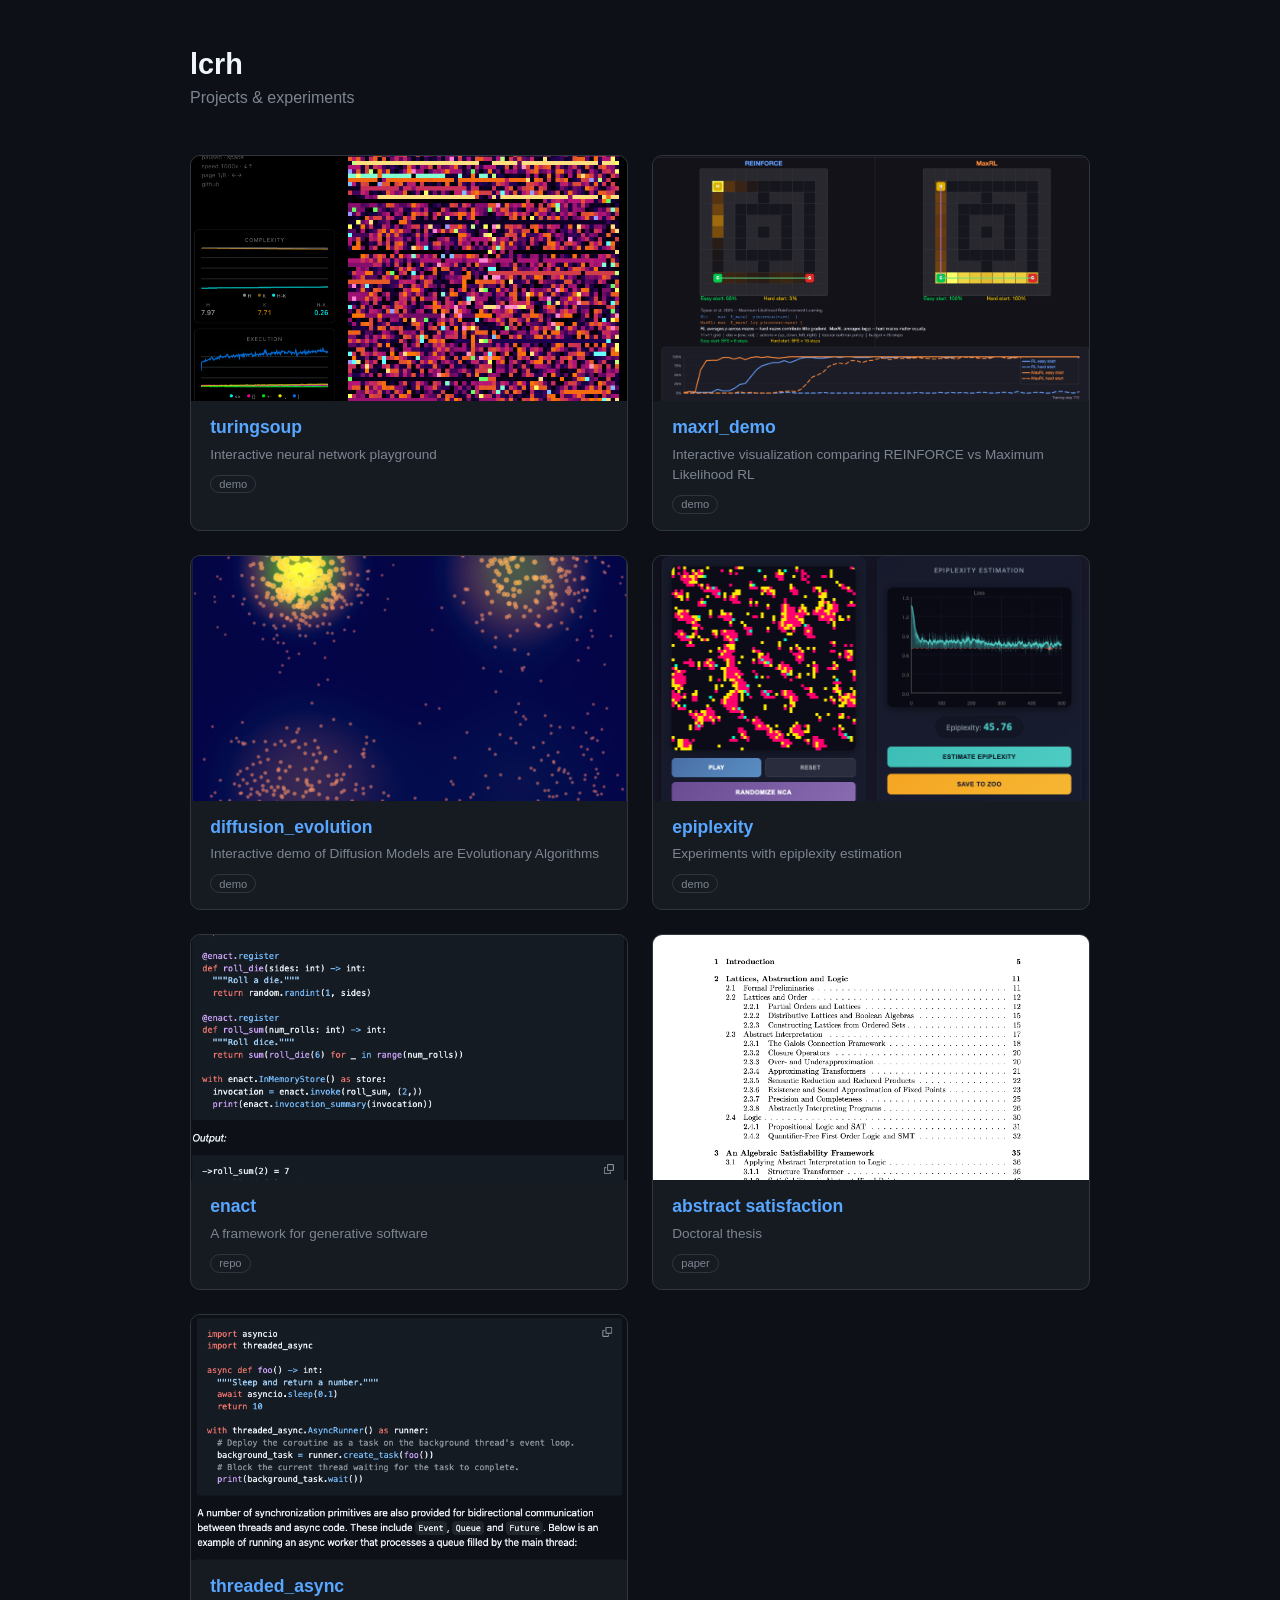
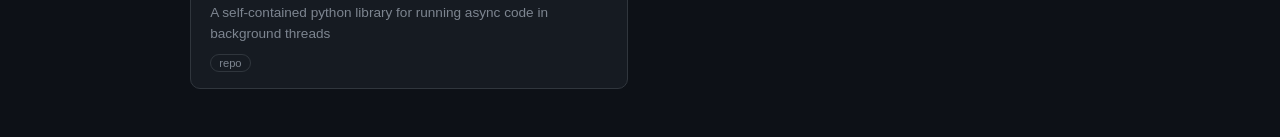
==== index.html @ 092b29a0 "Add screenshots for all project cards Co-Authored-By: Claude Opus 4.6 <noreply@anthropic.com>" ====
<!DOCTYPE html>
<html lang="en">
<head>
  <meta charset="UTF-8">
  <meta name="viewport" content="width=device-width, initial-scale=1.0">
  <title>lcrh</title>
  <style>
    * { margin: 0; padding: 0; box-sizing: border-box; }

    body {
      font-family: -apple-system, BlinkMacSystemFont, 'Segoe UI', Helvetica, Arial, sans-serif;
      background: #0d1117;
      color: #e6edf3;
      min-height: 100vh;
      padding: 3rem 1.5rem;
    }

    .container {
      max-width: 900px;
      margin: 0 auto;
    }

    h1 {
      font-size: 1.8rem;
      font-weight: 600;
      margin-bottom: 0.5rem;
      color: #f0f6fc;
    }

    .subtitle {
      color: #7d8590;
      font-size: 1rem;
      margin-bottom: 3rem;
    }

    .projects {
      display: grid;
      grid-template-columns: repeat(auto-fill, minmax(380px, 1fr));
      gap: 1.5rem;
    }

    .project {
      background: #161b22;
      border: 1px solid #30363d;
      border-radius: 10px;
      overflow: hidden;
      transition: border-color 0.2s, transform 0.2s;
    }

    .project:hover {
      border-color: #58a6ff;
      transform: translateY(-2px);
    }

    .project a {
      text-decoration: none;
      color: inherit;
      display: block;
    }

    .project .screenshot {
      width: 100%;
      aspect-ratio: 16 / 9;
      background: #21262d;
      display: flex;
      align-items: center;
      justify-content: center;
      overflow: hidden;
    }

    .project .screenshot img {
      width: 100%;
      height: 100%;
      object-fit: cover;
    }

    .project .screenshot .placeholder {
      color: #30363d;
      font-size: 2rem;
    }

    .project .info {
      padding: 1rem 1.2rem;
    }

    .project .info h2 {
      font-size: 1.1rem;
      font-weight: 600;
      color: #58a6ff;
      margin-bottom: 0.4rem;
    }

    .project .info p {
      font-size: 0.85rem;
      color: #7d8590;
      line-height: 1.5;
    }

    .project .info .tag {
      display: inline-block;
      font-size: 0.7rem;
      color: #7d8590;
      border: 1px solid #30363d;
      border-radius: 12px;
      padding: 0.15rem 0.5rem;
      margin-top: 0.6rem;
    }

    @media (max-width: 480px) {
      .projects {
        grid-template-columns: 1fr;
      }
    }
  </style>
</head>
<body>
  <div class="container">
    <h1>lcrh</h1>
    <p class="subtitle">Projects &amp; experiments</p>

    <div class="projects">

      <div class="project">
        <a href="https://lcrh.github.io/turingsoup/">
          <div class="screenshot">
            <img src="turing_soup.png" alt="turingsoup">
          </div>
          <div class="info">
            <h2>turingsoup</h2>
            <p>Interactive neural network playground</p>
            <span class="tag">demo</span>
          </div>
        </a>
      </div>

      <div class="project">
        <a href="https://lcrh.github.io/maxrl_demo/">
          <div class="screenshot">
            <img src="max_rl.png" alt="maxrl_demo">
          </div>
          <div class="info">
            <h2>maxrl_demo</h2>
            <p>Interactive visualization comparing REINFORCE vs Maximum Likelihood RL</p>
            <span class="tag">demo</span>
          </div>
        </a>
      </div>

      <div class="project">
        <a href="https://lcrh.github.io/diffusion_evolution/">
          <div class="screenshot">
            <img src="diffusion_evolution.png" alt="diffusion_evolution">
          </div>
          <div class="info">
            <h2>diffusion_evolution</h2>
            <p>Interactive demo of Diffusion Models are Evolutionary Algorithms</p>
            <span class="tag">demo</span>
          </div>
        </a>
      </div>

      <div class="project">
        <a href="https://lcrh.github.io/epiplexity/">
          <div class="screenshot">
            <img src="epiplexity.png" alt="epiplexity">
          </div>
          <div class="info">
            <h2>epiplexity</h2>
            <p>Experiments with epiplexity estimation</p>
            <span class="tag">demo</span>
          </div>
        </a>
      </div>

      <div class="project">
        <a href="https://github.com/lcrh/enact">
          <div class="screenshot">
            <img src="enact.png" alt="enact">
          </div>
          <div class="info">
            <h2>enact</h2>
            <p>A framework for generative software</p>
            <span class="tag">repo</span>
          </div>
        </a>
      </div>

      <div class="project">
        <a href="https://github.com/lcrh/abstract_satisfaction/blob/main/abstract_satisfaction.pdf">
          <div class="screenshot">
            <img src="abstract_satisfaction.png" alt="abstract_satisfaction">
          </div>
          <div class="info">
            <h2>abstract satisfaction</h2>
            <p>Doctoral thesis</p>
            <span class="tag">paper</span>
          </div>
        </a>
      </div>

      <div class="project">
        <a href="https://github.com/lcrh/threaded_async">
          <div class="screenshot">
            <img src="threaded_async.png" alt="threaded_async">
          </div>
          <div class="info">
            <h2>threaded_async</h2>
            <p>A self-contained python library for running async code in background threads</p>
            <span class="tag">repo</span>
          </div>
        </a>
      </div>

    </div>
  </div>
</body>
</html>
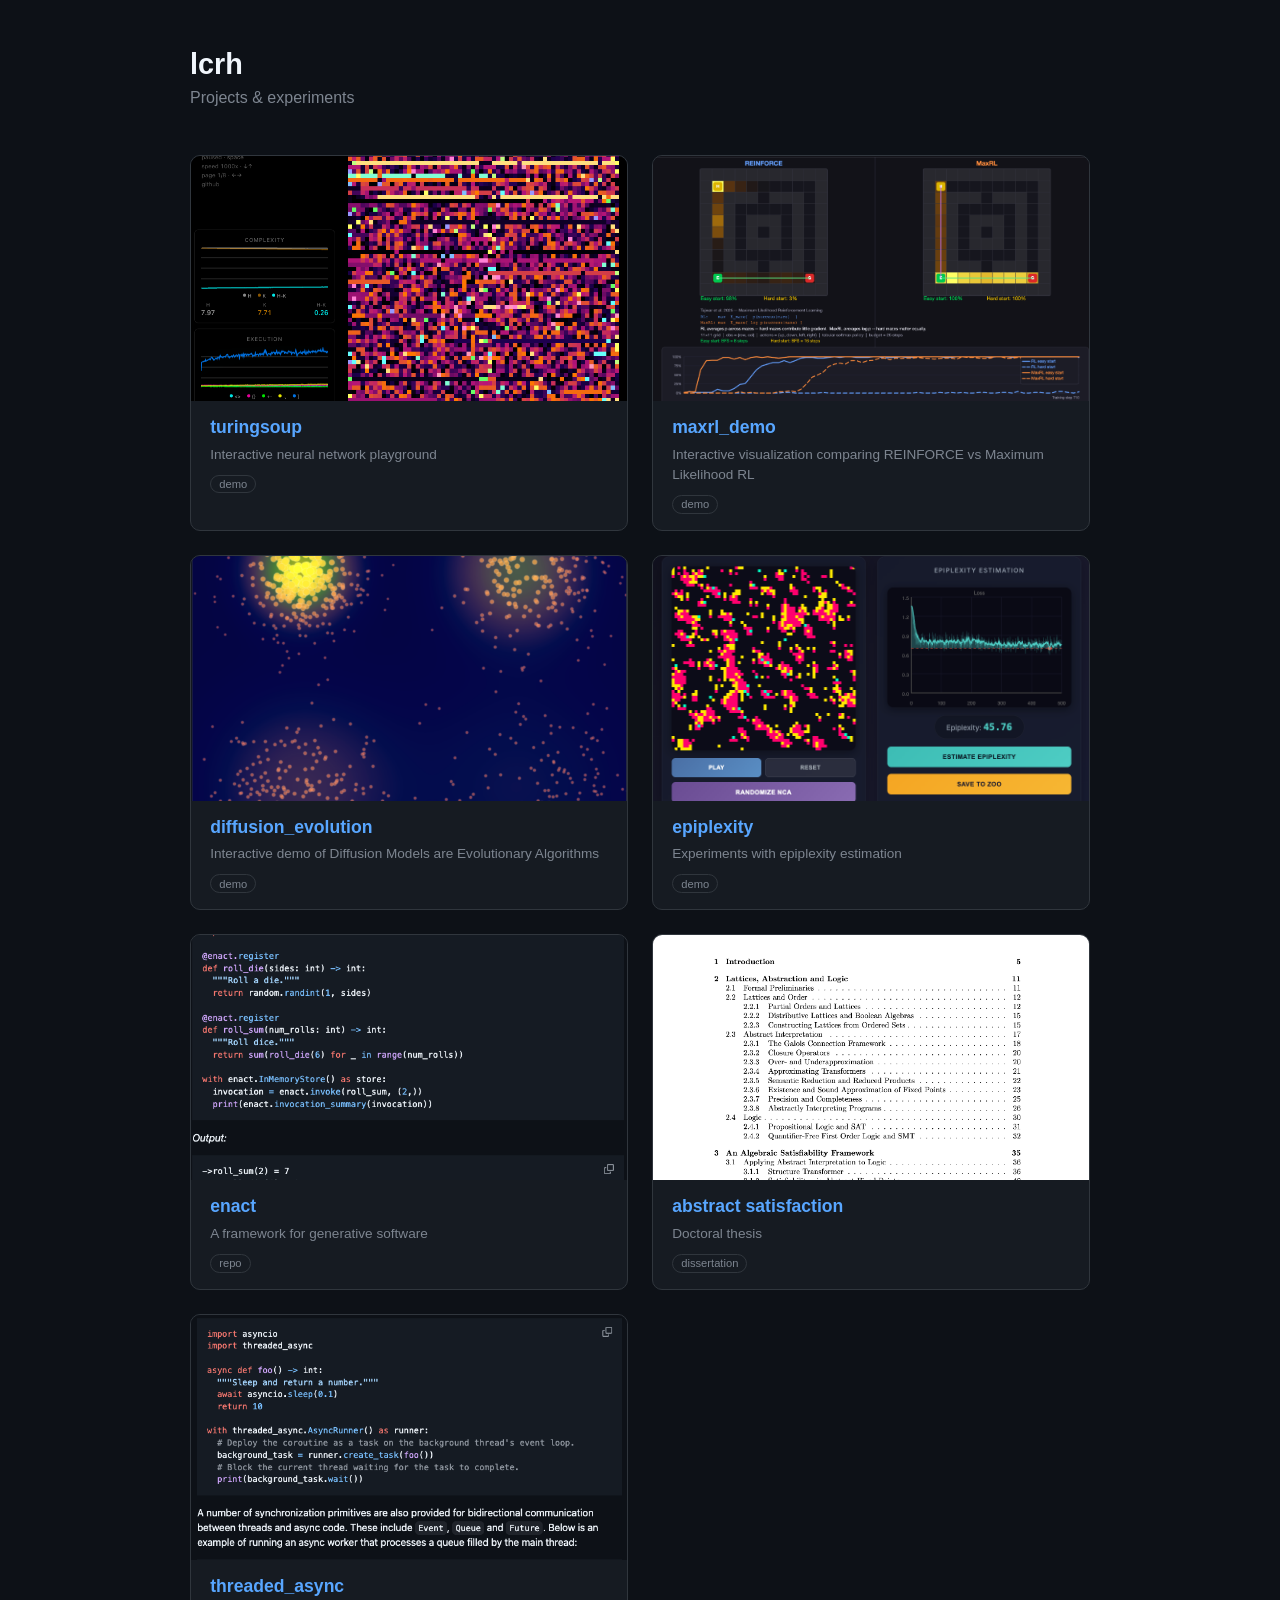
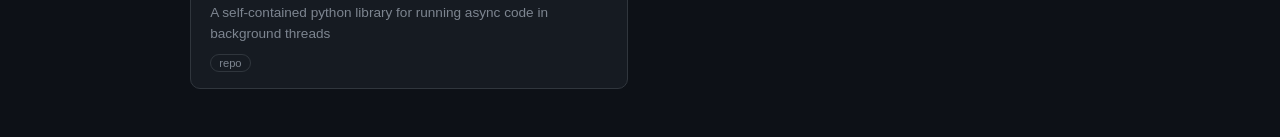
==== commit 60823116: "Change abstract_satisfaction tag from paper to dissertation Co-Authored-By: Claude Opus 4.6 <noreply" ====
--- a/index.html
+++ b/index.html
@@ -193,7 +193,7 @@
           <div class="info">
             <h2>abstract satisfaction</h2>
             <p>Doctoral thesis</p>
-            <span class="tag">paper</span>
+            <span class="tag">dissertation</span>
           </div>
         </a>
       </div>
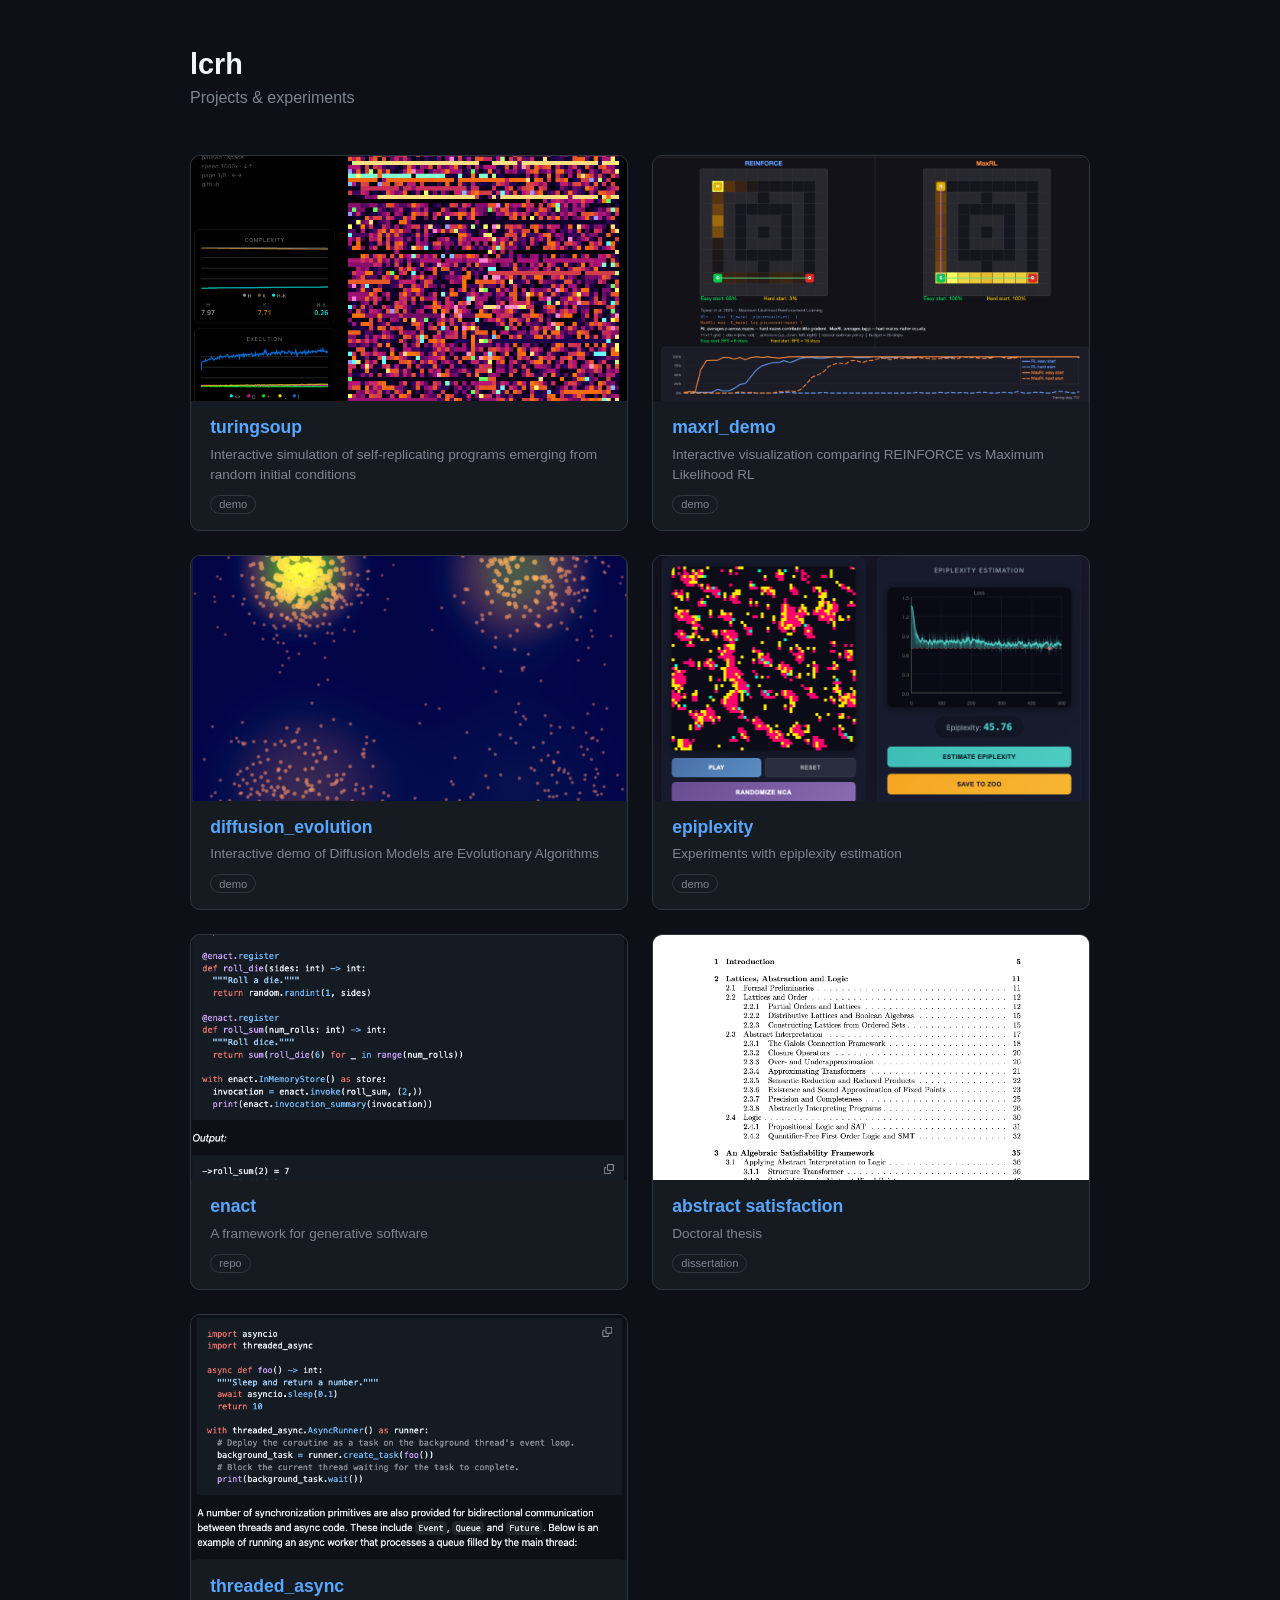
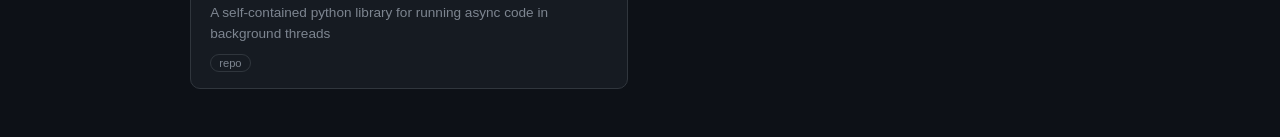
==== commit d5600ae6: "Fix turingsoup description Co-Authored-By: Claude Opus 4.6 <noreply@anthropic.com>" ====
--- a/index.html
+++ b/index.html
@@ -127,7 +127,7 @@
           </div>
           <div class="info">
             <h2>turingsoup</h2>
-            <p>Interactive neural network playground</p>
+            <p>Interactive simulation of self-replicating programs emerging from random initial conditions</p>
             <span class="tag">demo</span>
           </div>
         </a>
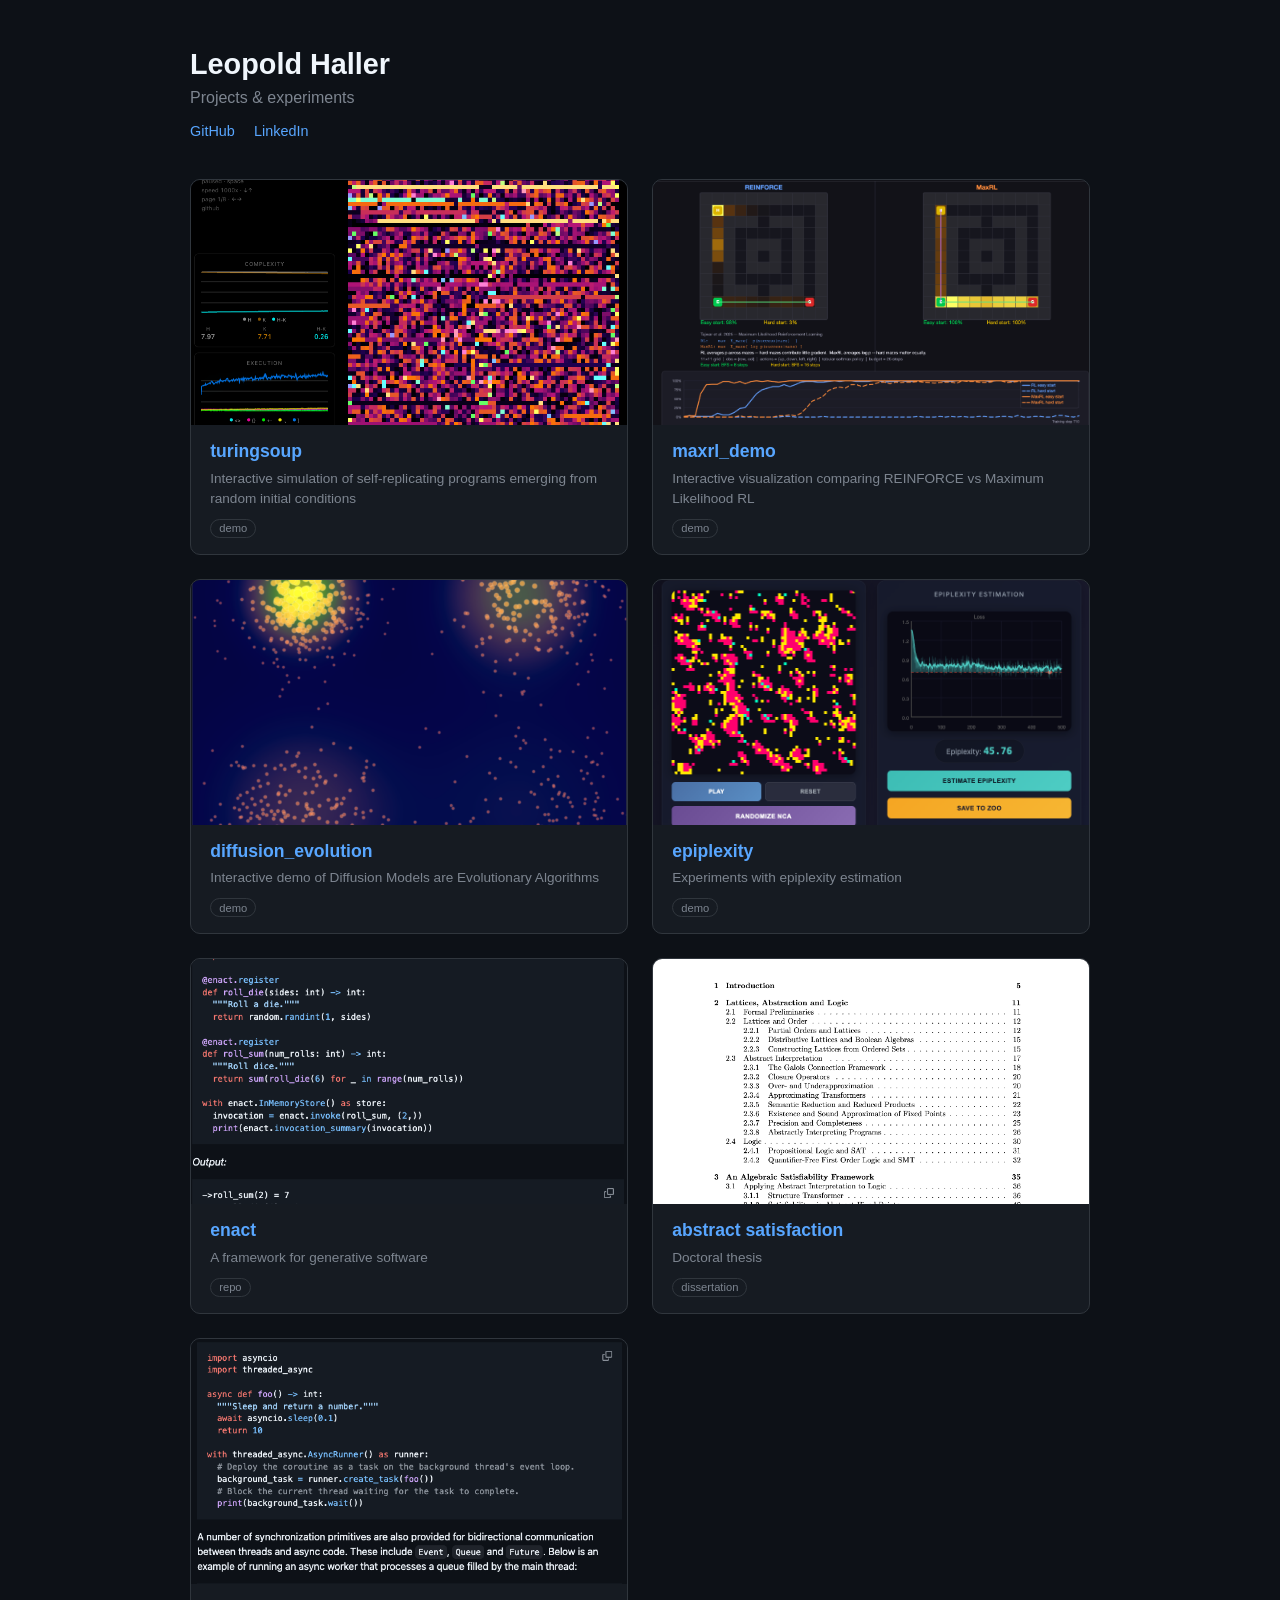
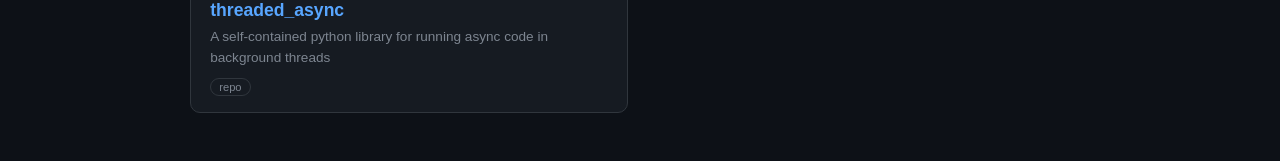
==== commit ed0df88c: "Add GitHub and LinkedIn links at the top Co-Authored-By: Claude Opus 4.6 <noreply@anthropic.com>" ====
--- a/index.html
+++ b/index.html
@@ -30,7 +30,23 @@
     .subtitle {
       color: #7d8590;
       font-size: 1rem;
-      margin-bottom: 3rem;
+      margin-bottom: 1rem;
+    }
+
+    .links {
+      margin-bottom: 2.5rem;
+      display: flex;
+      gap: 1.2rem;
+      font-size: 0.9rem;
+    }
+
+    .links a {
+      color: #58a6ff;
+      text-decoration: none;
+    }
+
+    .links a:hover {
+      text-decoration: underline;
     }
 
     .projects {
@@ -115,8 +131,12 @@
 </head>
 <body>
   <div class="container">
-    <h1>lcrh</h1>
+    <h1>Leopold Haller</h1>
     <p class="subtitle">Projects &amp; experiments</p>
+    <div class="links">
+      <a href="https://github.com/lcrh">GitHub</a>
+      <a href="https://linkedin.com/in/leopoldhaller">LinkedIn</a>
+    </div>
 
     <div class="projects">
 
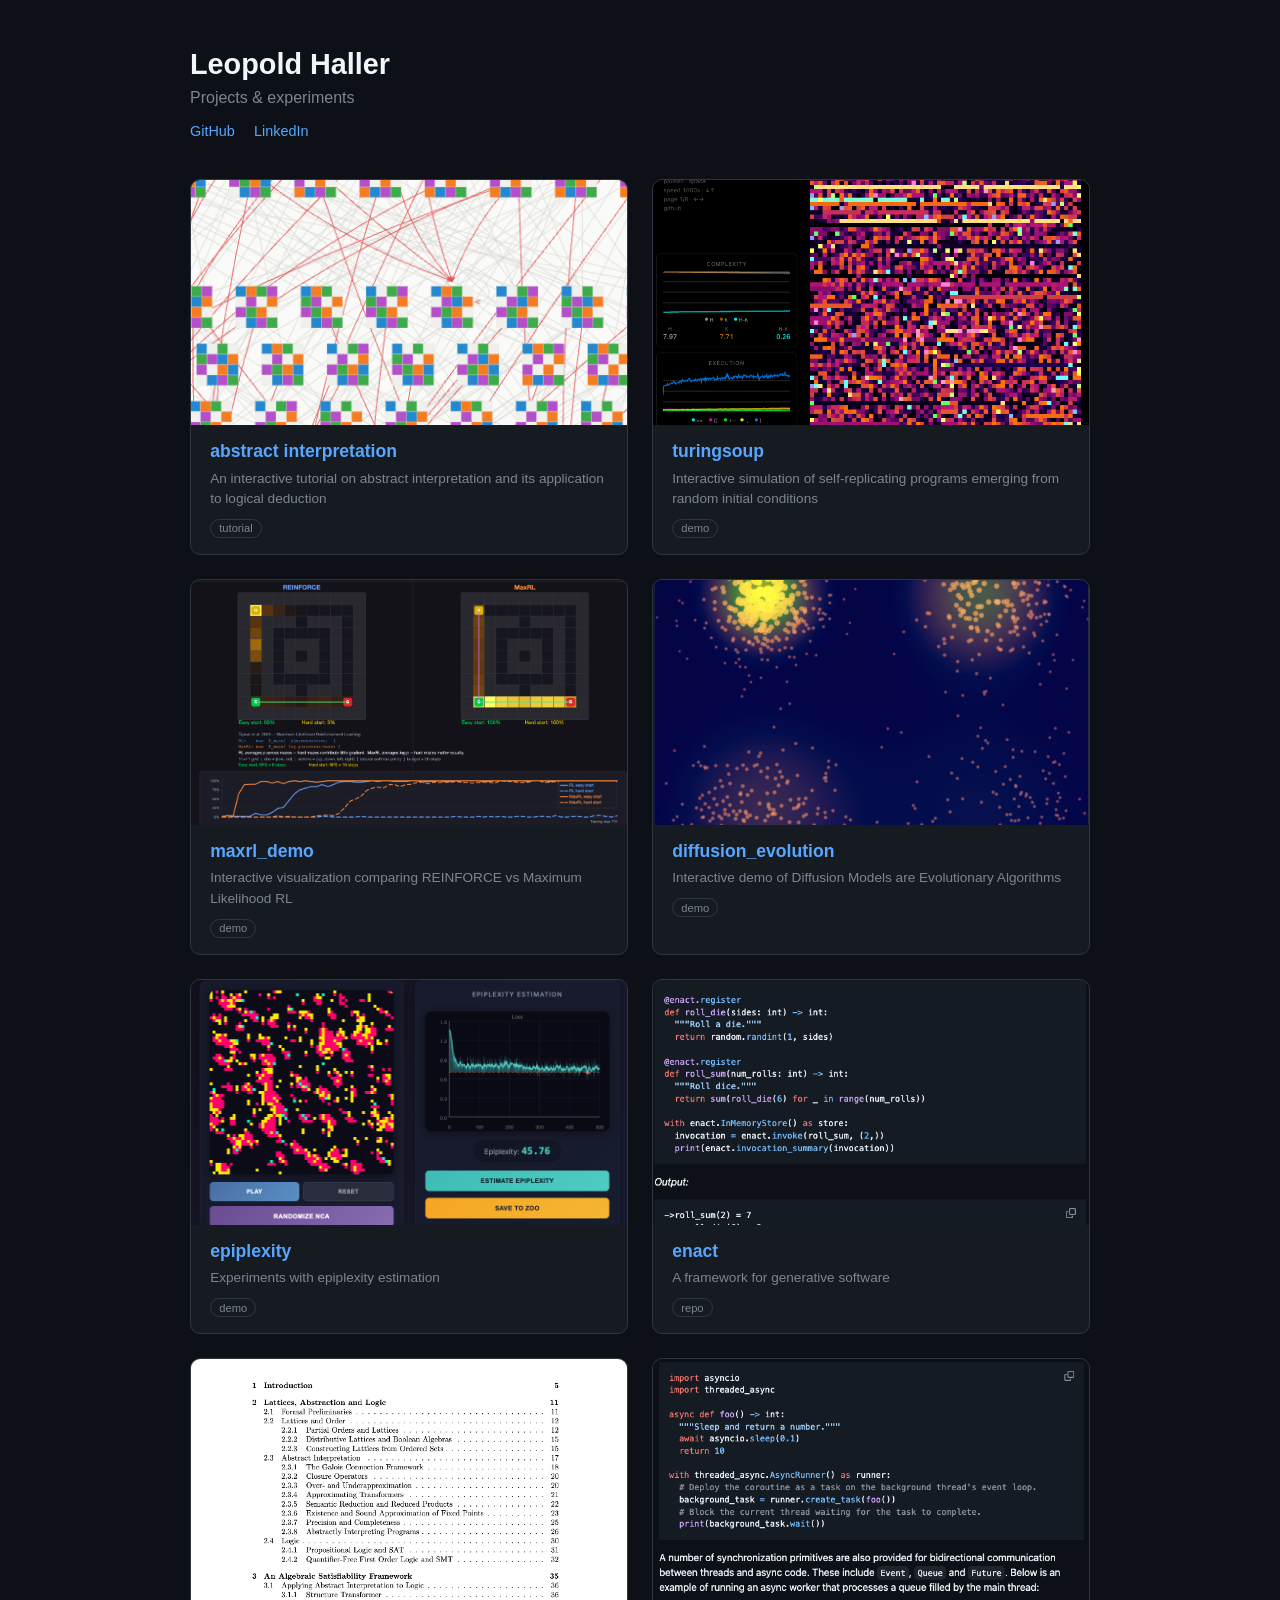
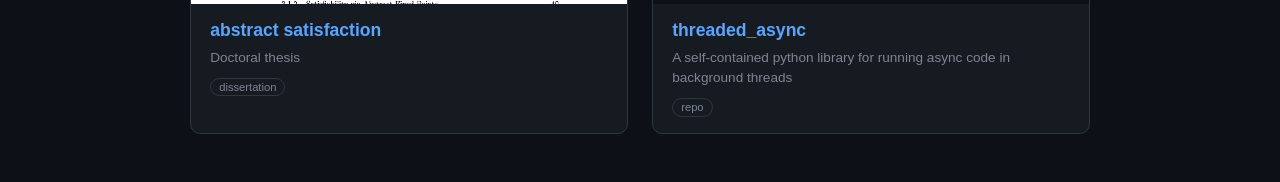
==== commit 62998cbd: "Add abstract interpretation tutorial Interactive tutorial on abstract interpretation and logical ded" ====
--- a/index.html
+++ b/index.html
@@ -141,6 +141,19 @@
     <div class="projects">
 
       <div class="project">
+        <a href="https://lcrh.github.io/abstract-interpretation/">
+          <div class="screenshot">
+            <img src="abstract_interpretation.png" alt="abstract interpretation">
+          </div>
+          <div class="info">
+            <h2>abstract interpretation</h2>
+            <p>An interactive tutorial on abstract interpretation and its application to logical deduction</p>
+            <span class="tag">tutorial</span>
+          </div>
+        </a>
+      </div>
+
+      <div class="project">
         <a href="https://lcrh.github.io/turingsoup/">
           <div class="screenshot">
             <img src="turing_soup.png" alt="turingsoup">
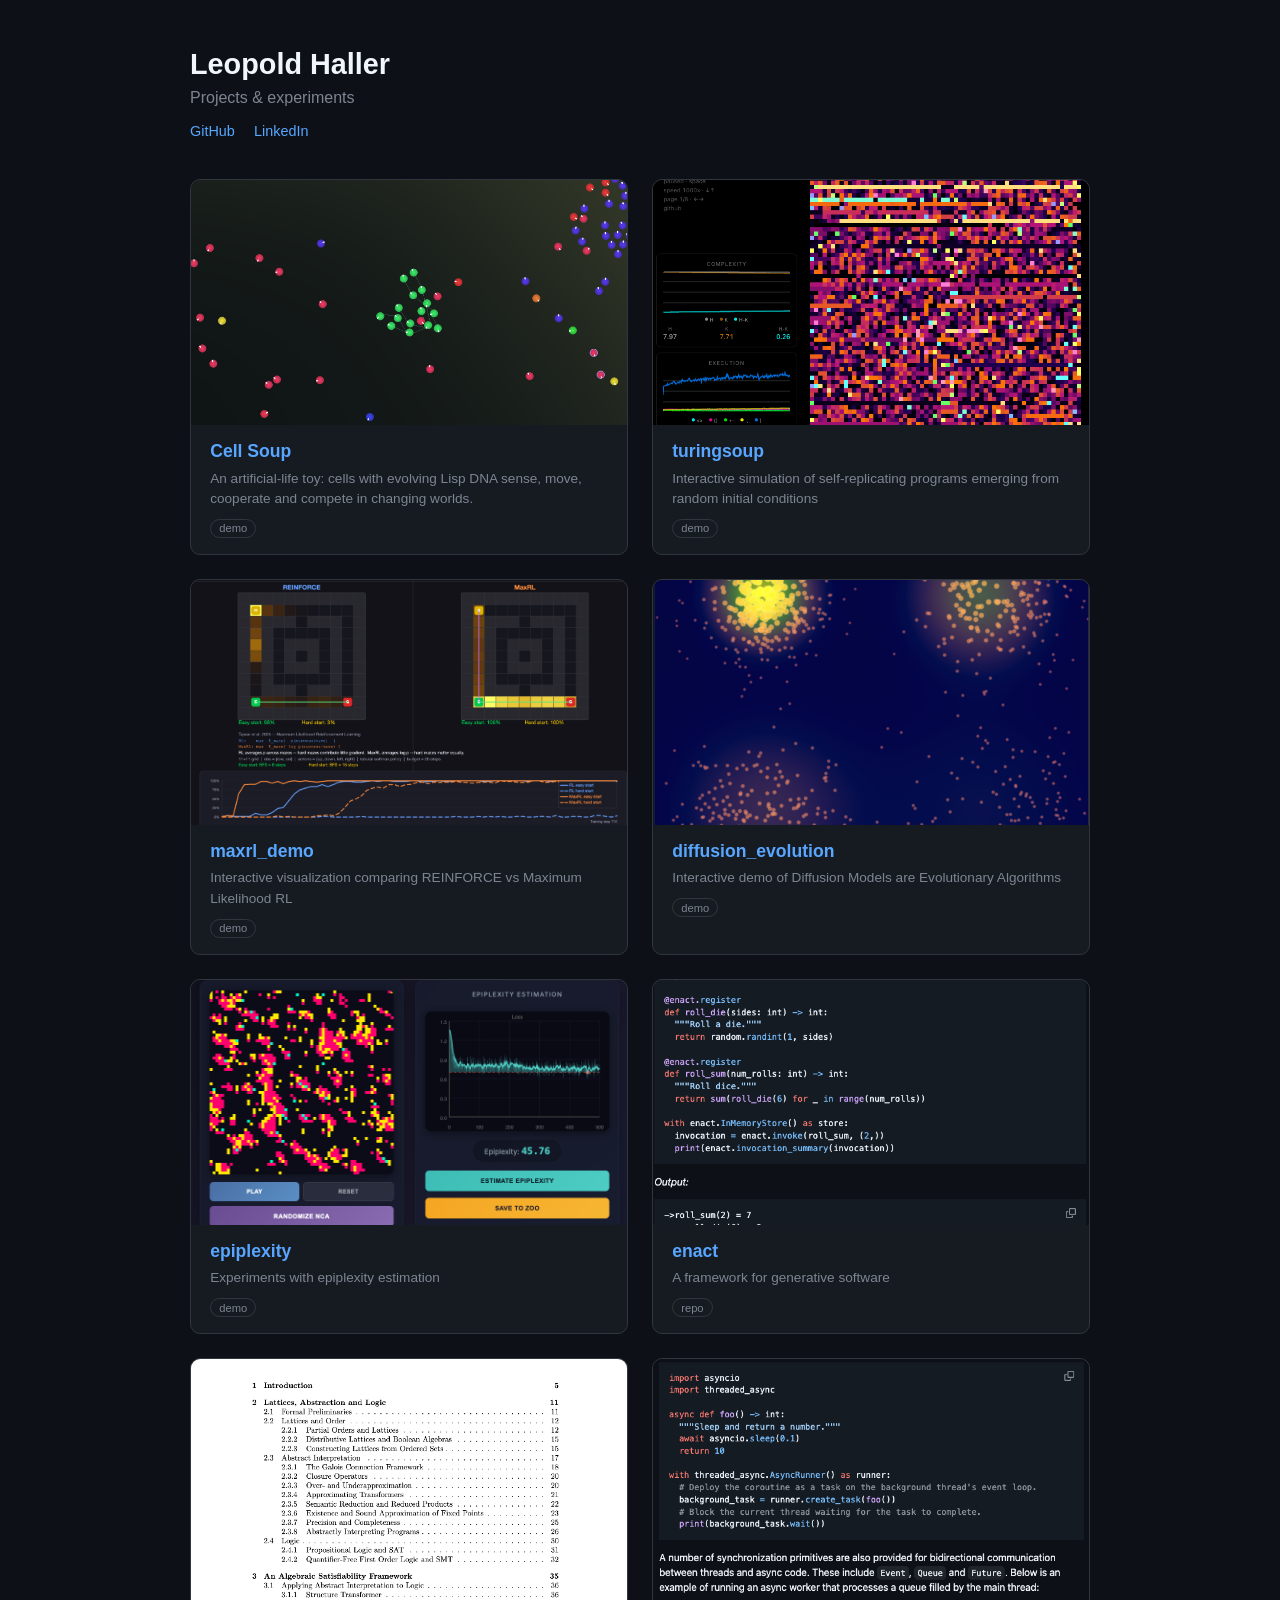
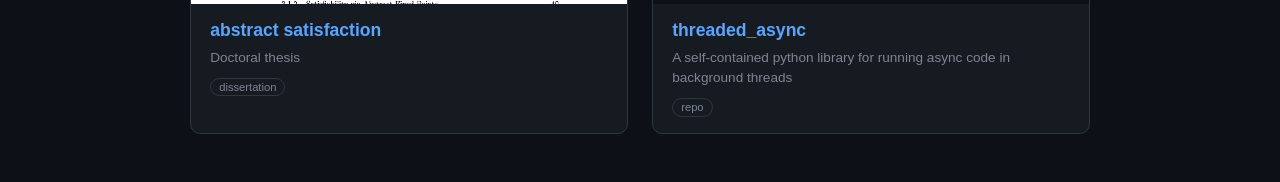
==== commit be697b67: "Feature Cell Soup with an evolved-world screenshot" ====
--- a/index.html
+++ b/index.html
@@ -141,14 +141,14 @@
     <div class="projects">
 
       <div class="project">
-        <a href="https://lcrh.github.io/abstract-interpretation/">
-          <div class="screenshot">
-            <img src="abstract_interpretation.png" alt="abstract interpretation">
-          </div>
-          <div class="info">
-            <h2>abstract interpretation</h2>
-            <p>An interactive tutorial on abstract interpretation and its application to logical deduction</p>
-            <span class="tag">tutorial</span>
+        <a href="https://lcrh.github.io/cellsoup/">
+          <div class="screenshot">
+            <img src="cell_soup.png" alt="Cells evolving in the Cell Soup simulation" width="1600" height="900">
+          </div>
+          <div class="info">
+            <h2>Cell Soup</h2>
+            <p>An artificial-life toy: cells with evolving Lisp DNA sense, move, cooperate and compete in changing worlds.</p>
+            <span class="tag">demo</span>
           </div>
         </a>
       </div>
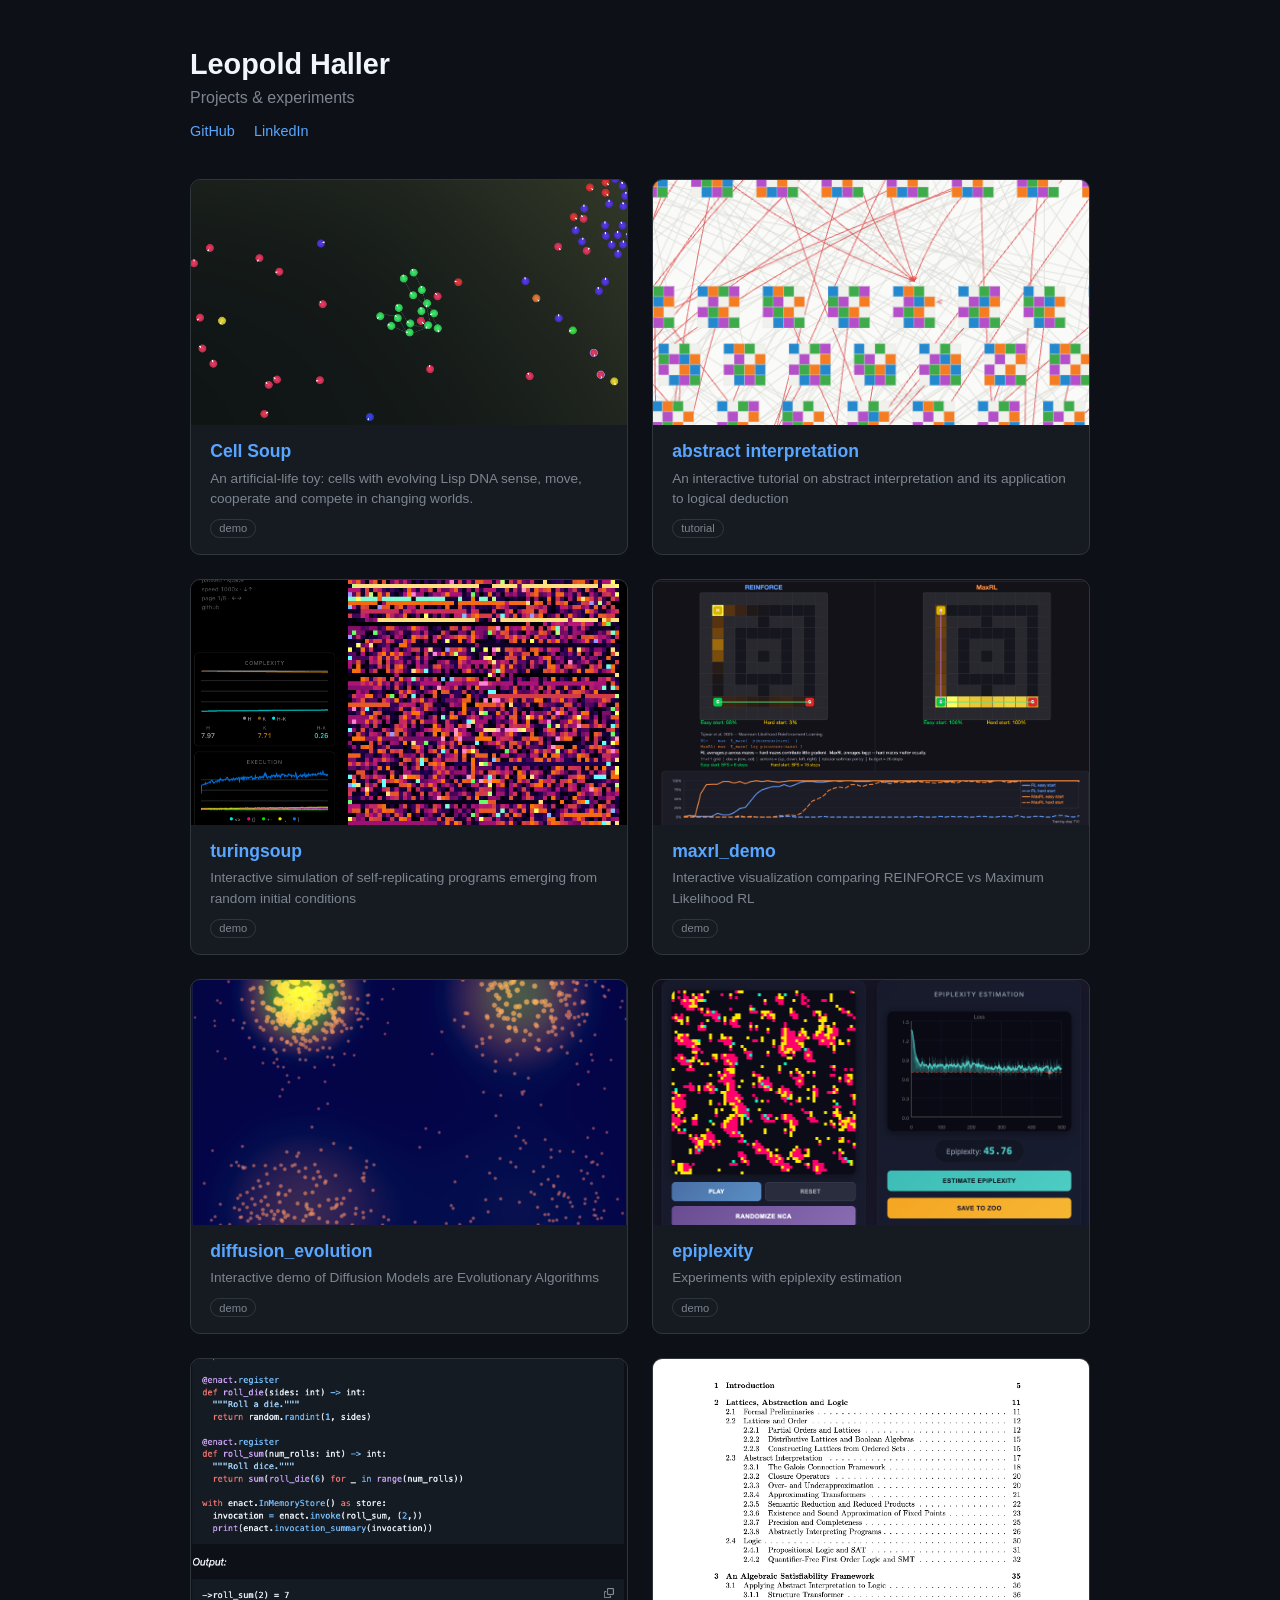
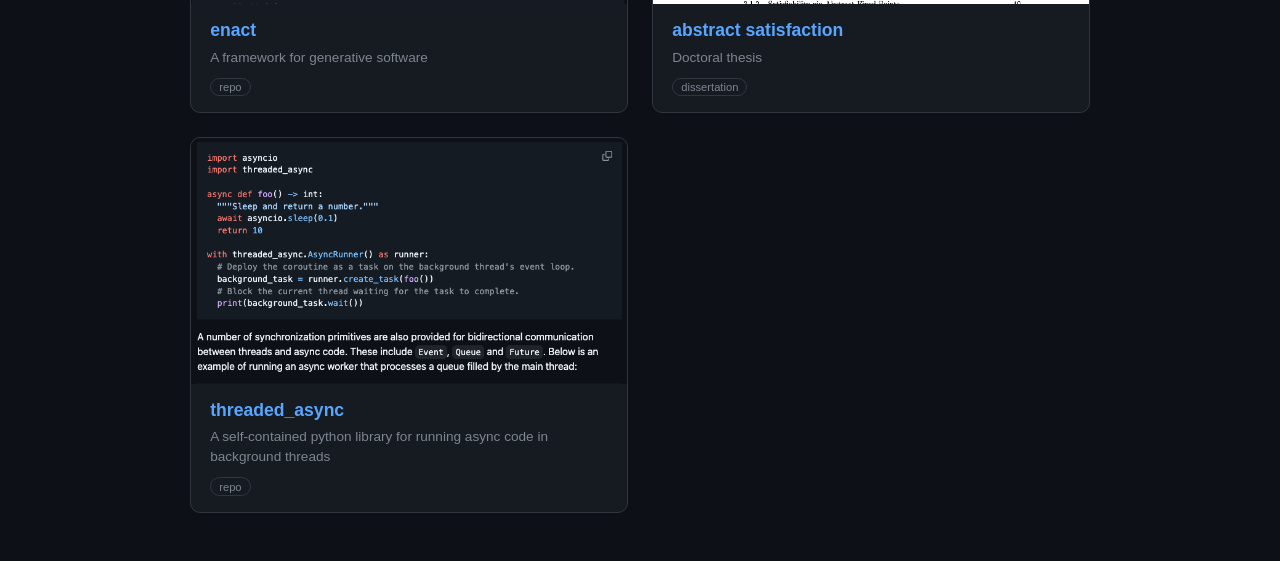
==== commit 2226b2d7: "Merge remote-tracking branch 'origin/master' into feature/cellsoup-project-card # Conflicts: #	index" ====
--- a/index.html
+++ b/index.html
@@ -154,6 +154,19 @@
       </div>
 
       <div class="project">
+        <a href="https://lcrh.github.io/abstract-interpretation/">
+          <div class="screenshot">
+            <img src="abstract_interpretation.png" alt="abstract interpretation">
+          </div>
+          <div class="info">
+            <h2>abstract interpretation</h2>
+            <p>An interactive tutorial on abstract interpretation and its application to logical deduction</p>
+            <span class="tag">tutorial</span>
+          </div>
+        </a>
+      </div>
+
+      <div class="project">
         <a href="https://lcrh.github.io/turingsoup/">
           <div class="screenshot">
             <img src="turing_soup.png" alt="turingsoup">
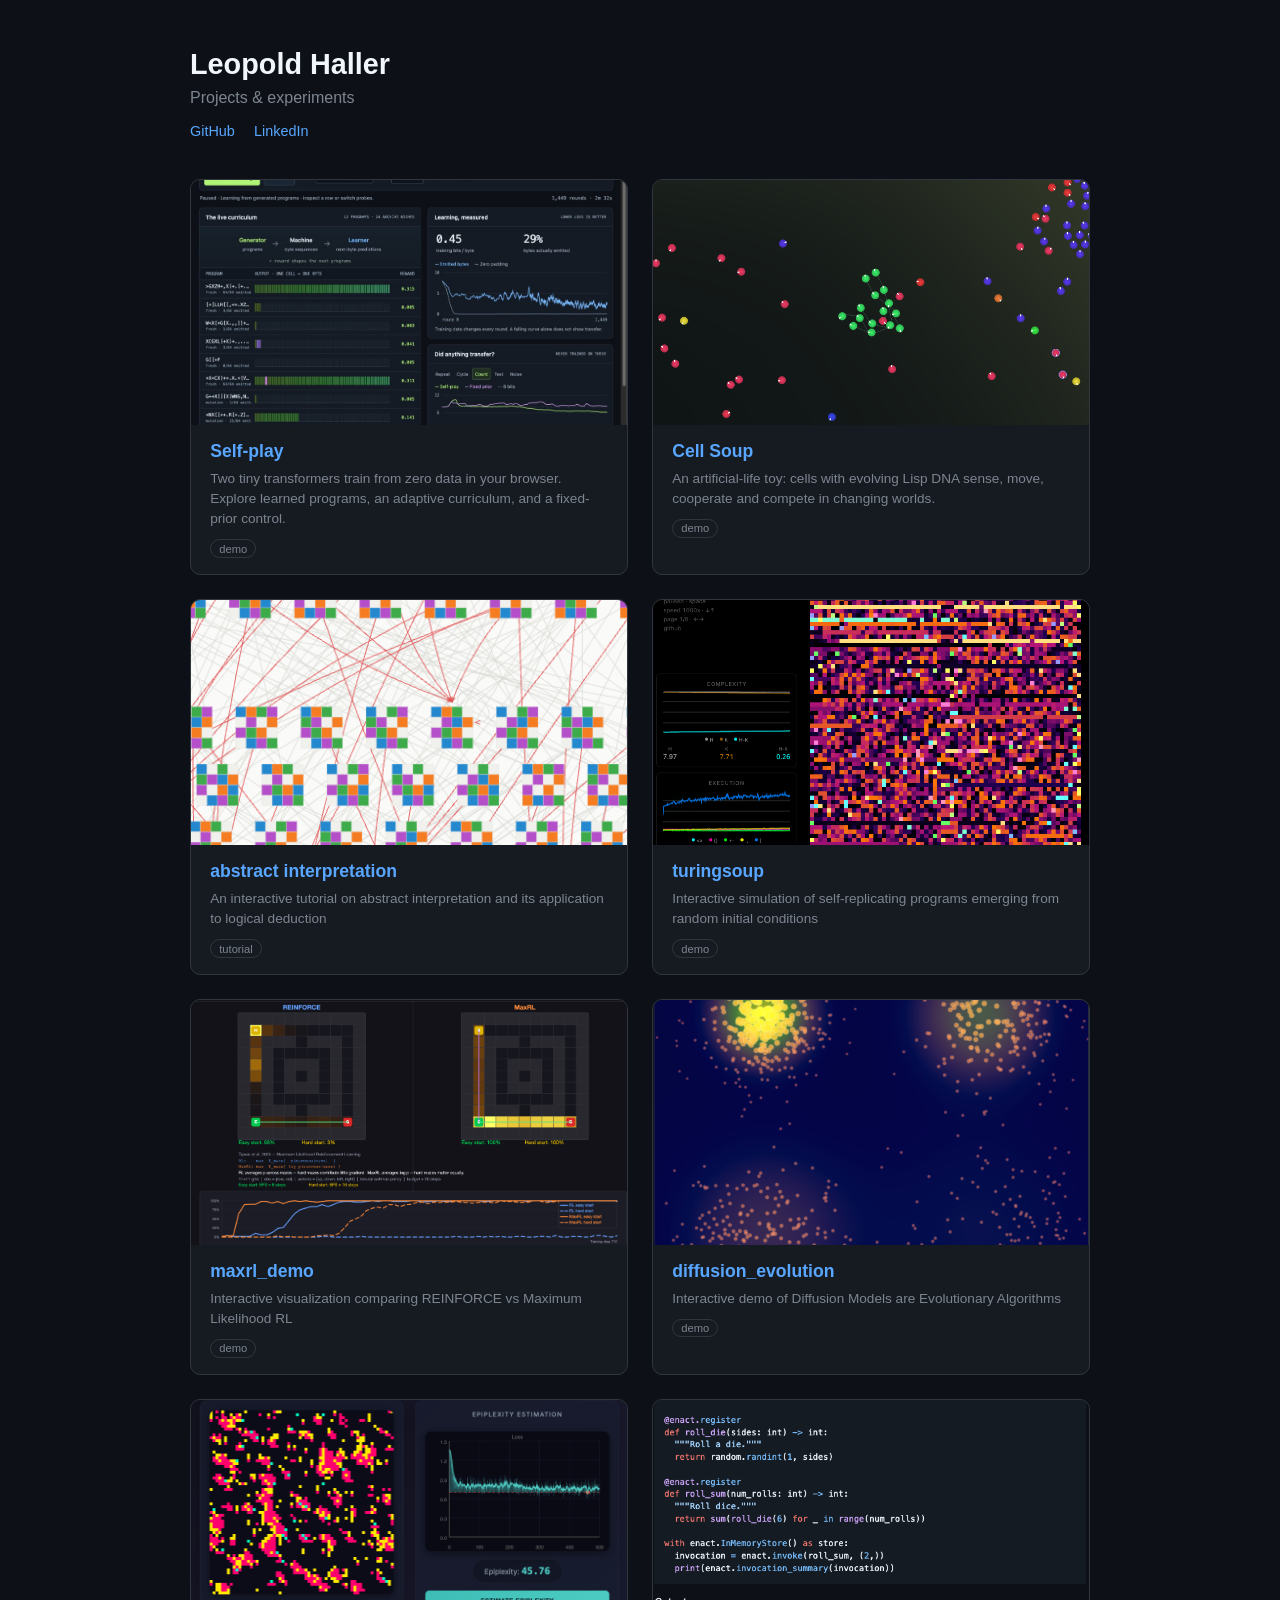
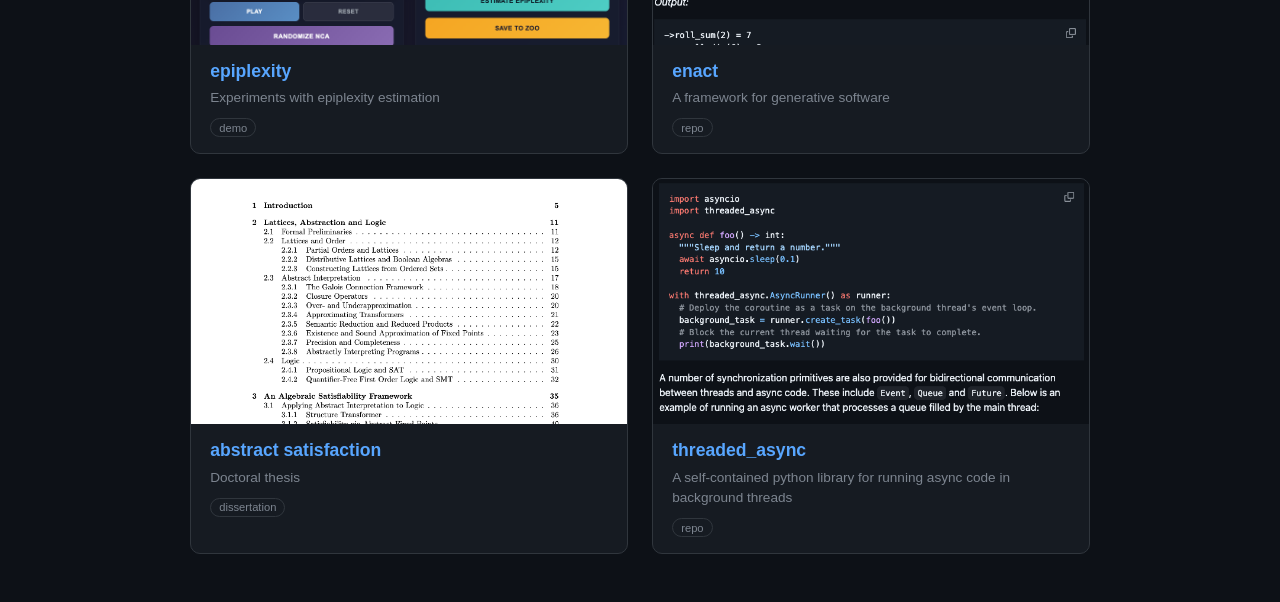
==== commit e6c80df0: "Add browser self-play pretraining playground with faithful gradient reward" ====
--- a/index.html
+++ b/index.html
@@ -141,6 +141,19 @@
     <div class="projects">
 
       <div class="project">
+        <a href="https://lcrh.github.io/self-play/">
+          <div class="screenshot">
+            <img src="self_play.png" alt="Self-play models learning from generated programs, with live output tapes and evaluation curves">
+          </div>
+          <div class="info">
+            <h2>Self-play</h2>
+            <p>Two tiny transformers train from zero data in your browser. Explore learned programs, an adaptive curriculum, and a fixed-prior control.</p>
+            <span class="tag">demo</span>
+          </div>
+        </a>
+      </div>
+
+      <div class="project">
         <a href="https://lcrh.github.io/cellsoup/">
           <div class="screenshot">
             <img src="cell_soup.png" alt="Cells evolving in the Cell Soup simulation" width="1600" height="900">
